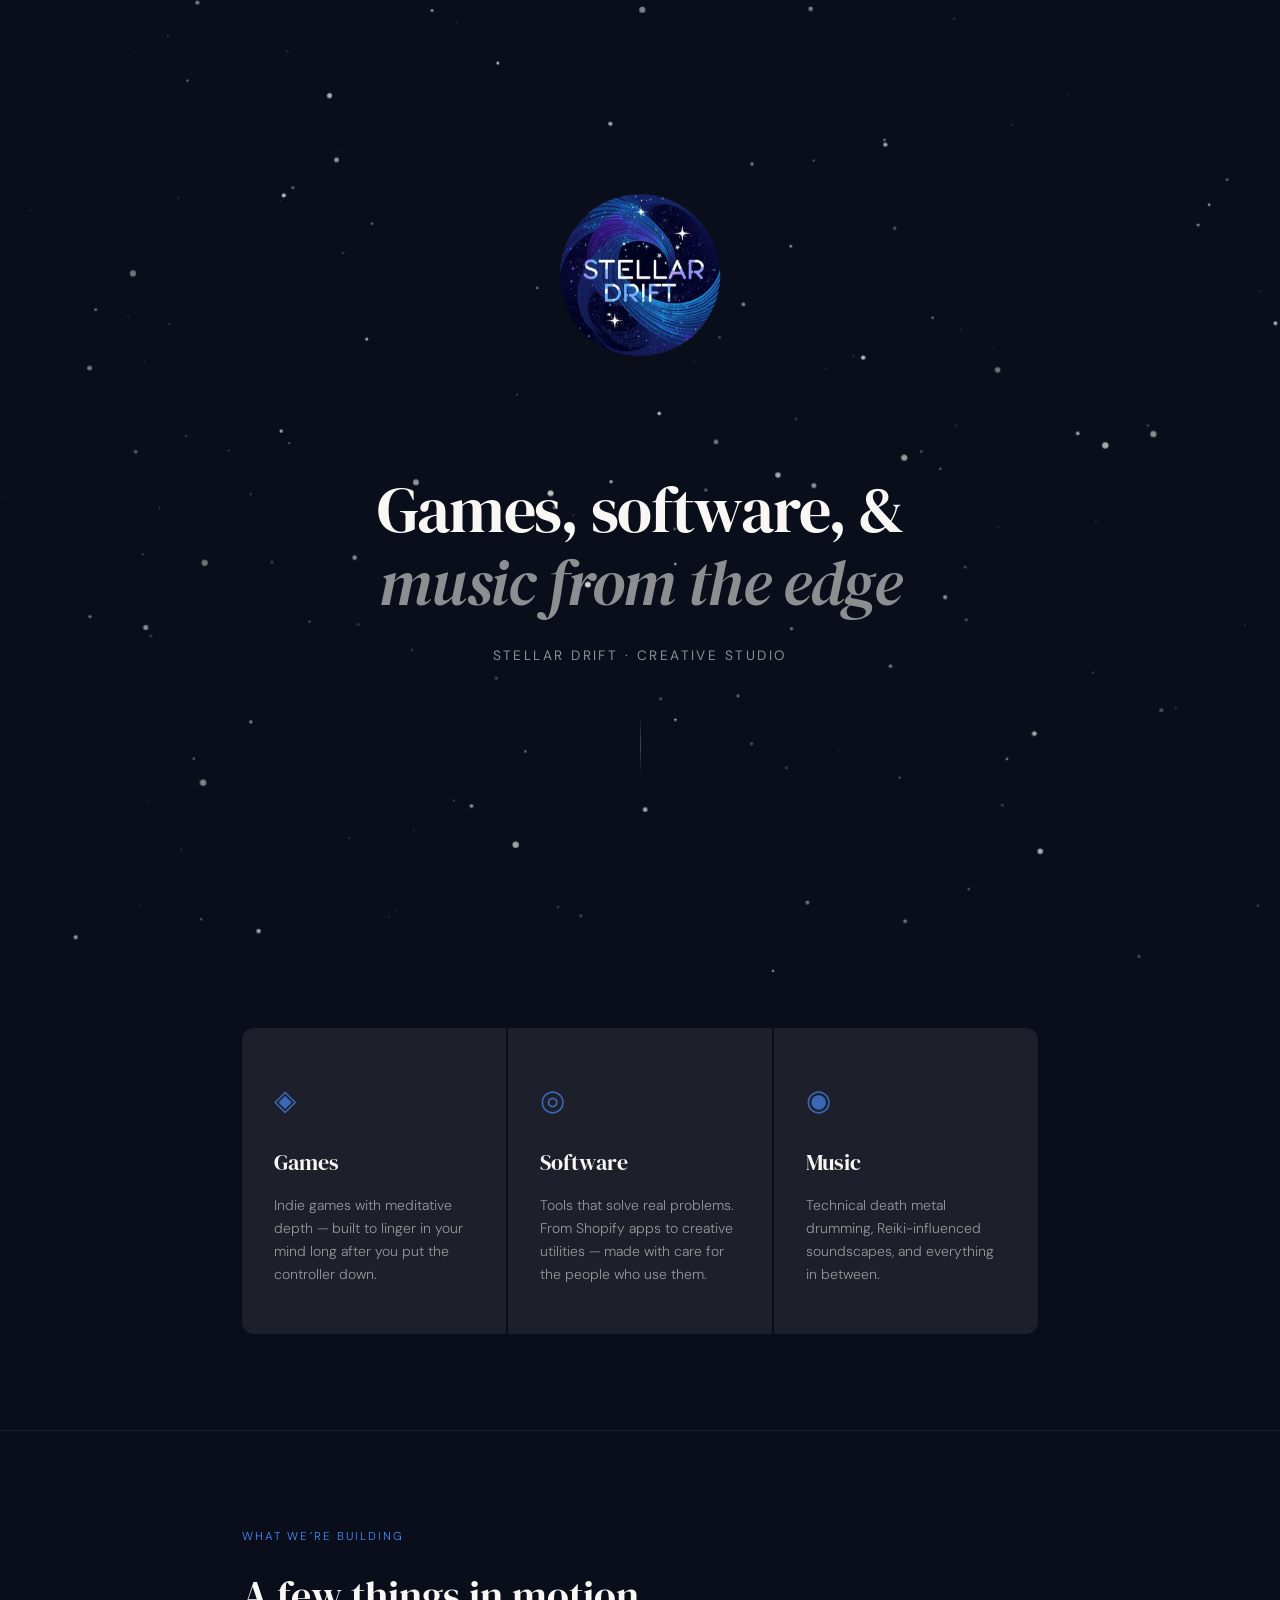
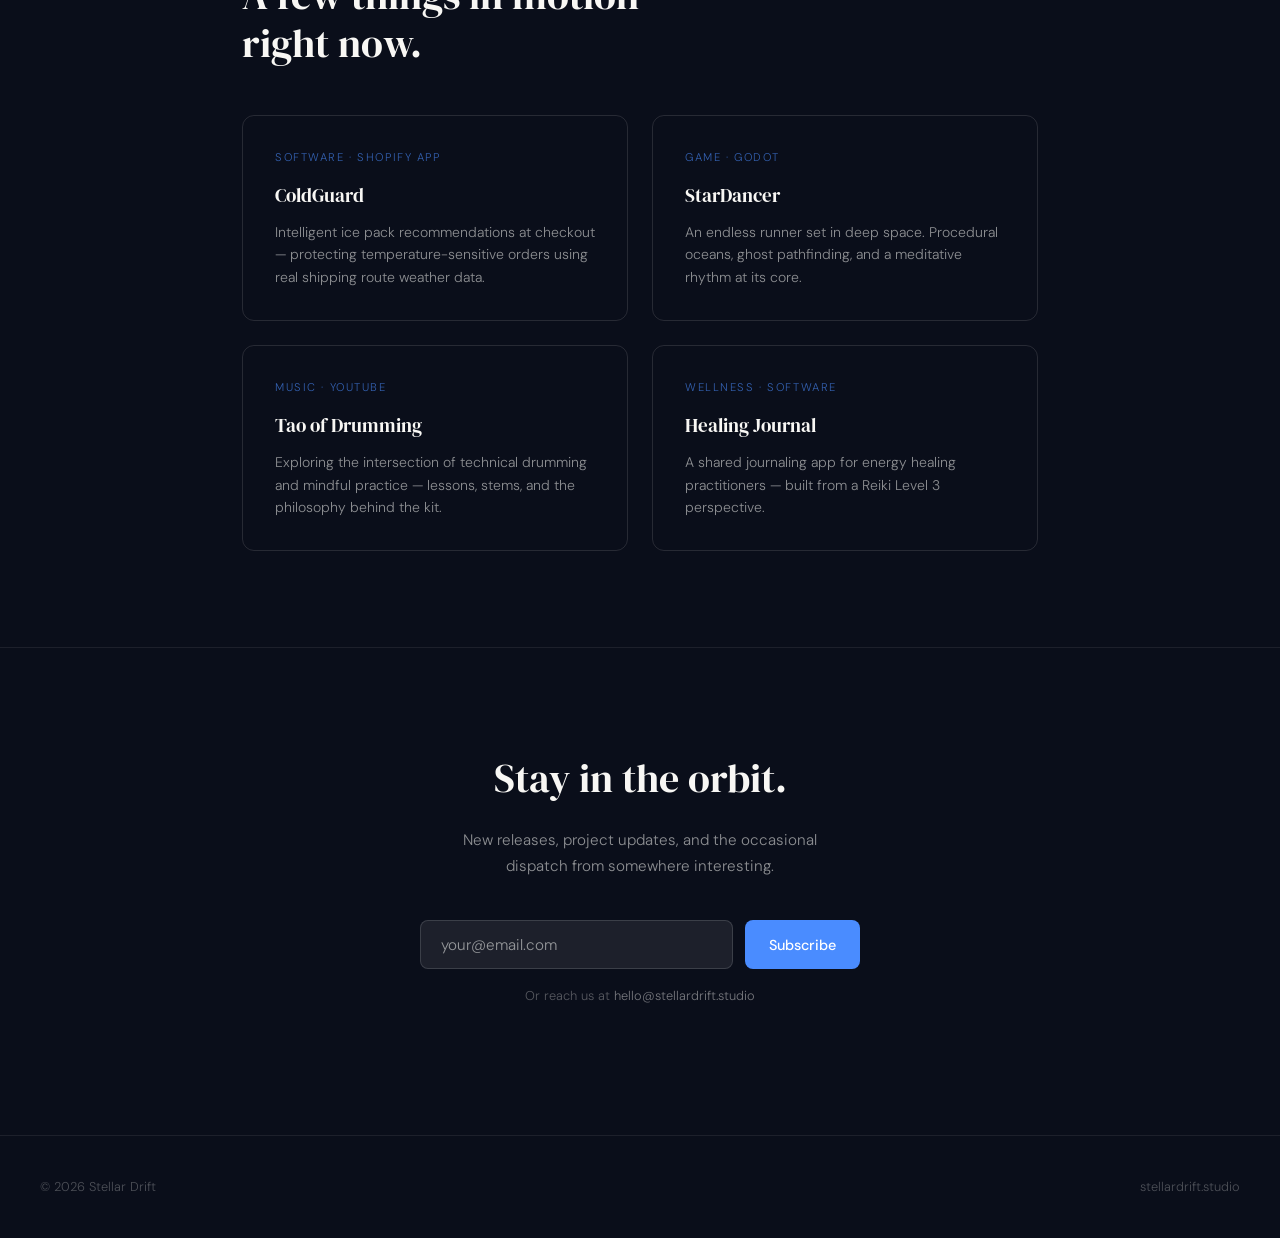
==== index.html @ 3eb31e83 "init commit" ====
<!DOCTYPE html>
<html lang="en">
<head>
<meta charset="UTF-8">
<meta name="viewport" content="width=device-width, initial-scale=1.0">
<title>Stellar Drift — Creative Studio</title>
<link rel="preconnect" href="https://fonts.googleapis.com">
<link rel="preconnect" href="https://fonts.gstatic.com" crossorigin>
<link href="https://fonts.googleapis.com/css2?family=DM+Serif+Display:ital@0;1&family=DM+Sans:opsz,wght@9..40,300;9..40,400;9..40,500&display=swap" rel="stylesheet">
<style>
:root {
  --navy: #0a0e1a;
  --white: #f8f7f4;
  --white-dim: rgba(248,247,244,0.55);
  --white-ghost: rgba(248,247,244,0.08);
  --white-ghost2: rgba(248,247,244,0.12);
  --accent: #4a8cff;
}
* { margin: 0; padding: 0; box-sizing: border-box; }
html { scroll-behavior: smooth; }
body {
  background: var(--navy);
  color: var(--white);
  font-family: "DM Sans", sans-serif;
  font-weight: 300;
  line-height: 1.7;
  overflow-x: hidden;
}
#star-wrap {
  position: fixed;
  top: 0; left: 0;
  width: 100%; height: 100%;
  perspective: 900px;
  perspective-origin: 50% 50%;
}
#stars {
  position: absolute;
  top: -8%; left: -8%;
  width: 116%; height: 116%;
  will-change: transform;
  transform-origin: 50% 50%;
}
.container {
  max-width: 860px;
  margin: 0 auto;
  padding: 0 2rem;
  position: relative;
  z-index: 1;
}
.hero {
  min-height: 100vh;
  display: flex;
  flex-direction: column;
  align-items: center;
  justify-content: center;
  text-align: center;
  padding: 4rem 2rem;
  position: relative;
  z-index: 1;
}
.logo-wrap {
  width: 300px;
  height: 300px;
  margin-bottom: 3rem;
  opacity: 0;
  animation: fadeUp 1s ease 0.2s forwards;
}
.logo-wrap img { width: 100%; height: 100%; object-fit: contain; }
.hero-tagline {
  font-family: "DM Serif Display", serif;
  font-size: clamp(2.4rem, 6vw, 4rem);
  font-weight: 400;
  line-height: 1.15;
  letter-spacing: -0.02em;
  max-width: 640px;
  opacity: 0;
  animation: fadeUp 1s ease 0.5s forwards;
}
.hero-tagline em { font-style: italic; color: var(--white-dim); }
.hero-sub {
  margin-top: 1.5rem;
  font-size: 0.85rem;
  color: var(--white-dim);
  letter-spacing: 0.18em;
  text-transform: uppercase;
  font-weight: 400;
  opacity: 0;
  animation: fadeUp 1s ease 0.8s forwards;
}
.hero-divider {
  width: 1px;
  height: 60px;
  background: linear-gradient(to bottom, transparent, rgba(248,247,244,0.25), transparent);
  margin: 3rem auto 0;
  opacity: 0;
  animation: fadeUp 1s ease 1.1s forwards;
}
.disciplines { padding: 8rem 0 6rem; position: relative; z-index: 1; }
.disciplines-grid { display: grid; grid-template-columns: repeat(3, 1fr); gap: 2px; }
.discipline {
  padding: 3rem 2rem;
  background: var(--white-ghost);
  transition: background 0.3s ease;
}
.discipline:first-child { border-radius: 12px 0 0 12px; }
.discipline:last-child  { border-radius: 0 12px 12px 0; }
.discipline:hover { background: var(--white-ghost2); }
.discipline-glyph {
  font-size: 1.8rem;
  margin-bottom: 1.25rem;
  color: var(--accent);
  opacity: 0.65;
}
.discipline-name {
  font-family: "DM Serif Display", serif;
  font-size: 1.35rem;
  font-weight: 400;
  margin-bottom: 0.75rem;
}
.discipline-desc { font-size: 0.875rem; color: var(--white-dim); line-height: 1.65; }
.building { padding: 6rem 0; border-top: 1px solid var(--white-ghost); position: relative; z-index: 1; }
.section-label {
  font-size: 0.72rem;
  letter-spacing: 0.18em;
  text-transform: uppercase;
  color: var(--accent);
  opacity: 0.75;
  margin-bottom: 1.5rem;
}
.building-heading {
  font-family: "DM Serif Display", serif;
  font-size: clamp(1.8rem, 4vw, 2.5rem);
  font-weight: 400;
  line-height: 1.2;
  margin-bottom: 3rem;
  max-width: 480px;
}
.projects { display: grid; grid-template-columns: repeat(2, 1fr); gap: 1.5rem; }
.project-card {
  padding: 2rem;
  border: 1px solid var(--white-ghost2);
  border-radius: 12px;
  transition: border-color 0.3s ease, background 0.3s ease;
}
.project-card:hover {
  border-color: rgba(248,247,244,0.22);
  background: var(--white-ghost);
}
.project-tag {
  font-size: 0.7rem;
  letter-spacing: 0.14em;
  text-transform: uppercase;
  color: var(--accent);
  opacity: 0.65;
  margin-bottom: 0.75rem;
}
.project-name {
  font-family: "DM Serif Display", serif;
  font-size: 1.2rem;
  font-weight: 400;
  margin-bottom: 0.6rem;
}
.project-desc { font-size: 0.875rem; color: var(--white-dim); line-height: 1.6; }
.contact {
  padding: 6rem 0 8rem;
  border-top: 1px solid var(--white-ghost);
  text-align: center;
  position: relative;
  z-index: 1;
}
.contact-heading {
  font-family: "DM Serif Display", serif;
  font-size: clamp(1.8rem, 4vw, 2.5rem);
  font-weight: 400;
  margin-bottom: 1rem;
}
.contact-sub { font-size: 0.95rem; color: var(--white-dim); margin-bottom: 2.5rem; max-width: 400px; margin-left: auto; margin-right: auto; }
.contact-form { display: flex; gap: 0.75rem; max-width: 440px; margin: 0 auto 1rem; }
.contact-form input {
  flex: 1;
  padding: 0.85rem 1.25rem;
  background: var(--white-ghost);
  border: 1px solid rgba(248,247,244,0.14);
  border-radius: 8px;
  color: var(--white);
  font-family: "DM Sans", sans-serif;
  font-size: 0.95rem;
  font-weight: 300;
  outline: none;
  transition: border-color 0.25s, background 0.25s;
}
.contact-form input::placeholder { color: var(--white-dim); }
.contact-form input:focus { border-color: rgba(74,140,255,0.45); background: rgba(74,140,255,0.05); }
.contact-form button {
  padding: 0.85rem 1.5rem;
  background: var(--accent);
  color: #fff;
  border: none;
  border-radius: 8px;
  font-family: "DM Sans", sans-serif;
  font-size: 0.9rem;
  font-weight: 500;
  cursor: pointer;
  transition: opacity 0.2s, transform 0.15s;
  white-space: nowrap;
}
.contact-form button:hover  { opacity: 0.85; }
.contact-form button:active { transform: scale(0.98); }
.contact-note { font-size: 0.8rem; color: rgba(248,247,244,0.32); }
.contact-note a { color: rgba(248,247,244,0.45); text-decoration: none; transition: color 0.2s; }
.contact-note a:hover { color: var(--white-dim); }
.success-msg { display: none; margin-top: 1.25rem; font-size: 0.95rem; color: var(--white-dim); }
footer {
  padding: 2.5rem;
  border-top: 1px solid var(--white-ghost);
  display: flex;
  justify-content: space-between;
  align-items: center;
  font-size: 0.8rem;
  color: rgba(248,247,244,0.28);
  position: relative;
  z-index: 1;
}
footer a { color: rgba(248,247,244,0.38); text-decoration: none; transition: color 0.2s; }
footer a:hover { color: var(--white-dim); }
@keyframes fadeUp {
  from { opacity: 0; transform: translateY(20px); }
  to   { opacity: 1; transform: translateY(0); }
}
.fade-in { opacity: 0; transform: translateY(16px); transition: opacity 0.7s ease, transform 0.7s ease; }
.fade-in.visible { opacity: 1; transform: translateY(0); }
@media (max-width: 640px) {
  .disciplines-grid { grid-template-columns: 1fr; }
  .discipline:first-child { border-radius: 12px 12px 0 0; }
  .discipline:last-child  { border-radius: 0 0 12px 12px; }
  .projects { grid-template-columns: 1fr; }
  .contact-form { flex-direction: column; }
  footer { flex-direction: column; gap: 0.75rem; text-align: center; }
}
</style>
</head>
<body>
<div id="star-wrap">
  <canvas id="stars"></canvas>
</div>

<section class="hero">
  <div class="logo-wrap">
    <img src="./media/stellar_drift_logo_no-bg.png" alt="Stellar Drift Logo" class="logo">
  </div>
  <h1 class="hero-tagline">
    Games, software, &amp;<br>
    <em>music from the edge</em>
  </h1>
  <p class="hero-sub">Stellar Drift &middot; Creative Studio</p>
  <div class="hero-divider"></div>
</section>

<section class="disciplines">
  <div class="container">
    <div class="disciplines-grid">
      <div class="discipline fade-in">
        <div class="discipline-glyph">&#9672;</div>
        <h2 class="discipline-name">Games</h2>
        <p class="discipline-desc">Indie games with meditative depth &mdash; built to linger in your mind long after you put the controller down.</p>
      </div>
      <div class="discipline fade-in">
        <div class="discipline-glyph">&#9678;</div>
        <h2 class="discipline-name">Software</h2>
        <p class="discipline-desc">Tools that solve real problems. From Shopify apps to creative utilities &mdash; made with care for the people who use them.</p>
      </div>
      <div class="discipline fade-in">
        <div class="discipline-glyph">&#9673;</div>
        <h2 class="discipline-name">Music</h2>
        <p class="discipline-desc">Technical death metal drumming, Reiki-influenced soundscapes, and everything in between.</p>
      </div>
    </div>
  </div>
</section>

<section class="building">
  <div class="container">
    <p class="section-label fade-in">What we&rsquo;re building</p>
    <h2 class="building-heading fade-in">A few things in motion right now.</h2>
    <div class="projects">
      <div class="project-card fade-in">
        <p class="project-tag">Software &middot; Shopify App</p>
        <h3 class="project-name">ColdGuard</h3>
        <p class="project-desc">Intelligent ice pack recommendations at checkout &mdash; protecting temperature-sensitive orders using real shipping route weather data.</p>
      </div>
      <div class="project-card fade-in">
        <p class="project-tag">Game &middot; Godot</p>
        <h3 class="project-name">StarDancer</h3>
        <p class="project-desc">An endless runner set in deep space. Procedural oceans, ghost pathfinding, and a meditative rhythm at its core.</p>
      </div>
      <div class="project-card fade-in">
        <p class="project-tag">Music &middot; YouTube</p>
        <h3 class="project-name">Tao of Drumming</h3>
        <p class="project-desc">Exploring the intersection of technical drumming and mindful practice &mdash; lessons, stems, and the philosophy behind the kit.</p>
      </div>
      <div class="project-card fade-in">
        <p class="project-tag">Wellness &middot; Software</p>
        <h3 class="project-name">Healing Journal</h3>
        <p class="project-desc">A shared journaling app for energy healing practitioners &mdash; built from a Reiki Level 3 perspective.</p>
      </div>
    </div>
  </div>
</section>

<section class="contact">
  <div class="container">
    <h2 class="contact-heading fade-in">Stay in the orbit.</h2>
    <p class="contact-sub fade-in">New releases, project updates, and the occasional dispatch from somewhere interesting.</p>
    <div class="contact-form fade-in">
      <input type="email" id="email-input" placeholder="your@email.com" aria-label="Email address">
      <button onclick="handleSignup()">Subscribe</button>
    </div>
    <p class="contact-note fade-in">Or reach us at <a href="mailto:hello@stellardrift.studio">hello@stellardrift.studio</a></p>
    <p class="success-msg" id="success-msg">&#10022; You&rsquo;re in. We&rsquo;ll be in touch.</p>
  </div>
</section>

<footer>
  <span>&copy; 2026 Stellar Drift</span>
  <span>stellardrift.studio</span>
</footer>

<script>
(function() {
  var canvas = document.getElementById("stars");
  var ctx = canvas.getContext("2d");
  var layerA = [], layerB = [];
  var scrollY = 0, targetScroll = 0;
  var mouseX = 0, mouseY = 0, targetMX = 0, targetMY = 0;
  var W, H, frame = 0;

  function resize() {
    W = canvas.width = window.innerWidth;
    H = canvas.height = window.innerHeight;
    build();
  }

  function build() {
    layerA = []; layerB = [];
    var total = Math.floor((W * H) / 5500);

    for (var i = 0; i < Math.floor(total * 0.65); i++) {
      layerA.push({ baseX: Math.random() * W, baseY: Math.random() * H,
        r: Math.random() * 1.1 + 0.3, a: Math.random() * 0.35 + 0.1,
        speed: Math.random() * 0.003 + 0.001, phase: Math.random() * Math.PI * 2,
        scrollP: 0.1, mouseP: 0.018 });
    }
    for (var i = 0; i < Math.floor(total * 0.35); i++) {
      layerB.push({ baseX: Math.random() * W, baseY: Math.random() * H,
        r: Math.random() * 1.8 + 1.0, a: Math.random() * 0.45 + 0.35,
        speed: Math.random() * 0.004 + 0.002, phase: Math.random() * Math.PI * 2,
        scrollP: 0.28, mouseP: 0.045 });
    }
  }

  function drawLayer(stars) {
    for (var i = 0; i < stars.length; i++) {
      var s = stars[i];
      var scrollDrift = (scrollY * s.scrollP) % H;
      var y = ((s.baseY - scrollDrift) % H + H) % H;
      var x = ((s.baseX - mouseX * s.mouseP) % W + W) % W;
      var pulse = s.a + Math.sin(frame * s.speed + s.phase) * 0.07;
      ctx.beginPath();
      ctx.arc(x, y, s.r, 0, Math.PI * 2);
      ctx.fillStyle = "rgba(248,247,244," + Math.min(1, pulse) + ")";
      ctx.fill();
    }
  }

  function draw() {
    scrollY += (targetScroll - scrollY) * 0.07;
    mouseX += (targetMX - mouseX) * 0.06;
    mouseY += (targetMY - mouseY) * 0.06;
    var maxTiltX = 65;
    var maxTiltY = 65;
    var nx = mouseX / (window.innerHeight / 2);
    var ny = mouseY / (window.innerHeight / 2 );
    var tiltX = 0, tiltY = 0;
    tiltX += (-ny * maxTiltX - tiltX) * 0.06;
    tiltY += (nx * maxTiltY - tiltY) * 0.06;
    canvas.style.transform = "rotateX(" + tiltX + "deg) rotateY(" + tiltY + "deg)";
    frame++;
    ctx.clearRect(0, 0, W, H);
    drawLayer(layerA);
    drawLayer(layerB);
    requestAnimationFrame(draw);
  }

  window.addEventListener("scroll", function() {
    targetScroll = window.scrollY;
  }, { passive: true });

  window.addEventListener("mousemove", function(e) {
    targetMX = e.clientX - W / 2;
    targetMY = e.clientY - H / 2;
  });

  window.addEventListener("resize", resize);
  resize();
  draw();
})();

var observer = new IntersectionObserver(function(entries) {
  entries.forEach(function(e) {
    if (e.isIntersecting) {
      e.target.classList.add("visible");
      observer.unobserve(e.target);
    }
  });
}, { threshold: 0.1 });
document.querySelectorAll(".fade-in").forEach(function(el) { observer.observe(el); });

function handleSignup() {
  var email = document.getElementById("email-input").value.trim();
  if (!email || !email.includes("@")) {
    document.getElementById("email-input").focus();
    return;
  }
  document.querySelector(".contact-form").style.display = "none";
  document.querySelector(".contact-note").style.display = "none";
  document.getElementById("success-msg").style.display = "block";
}
</script>
</body>
</html>
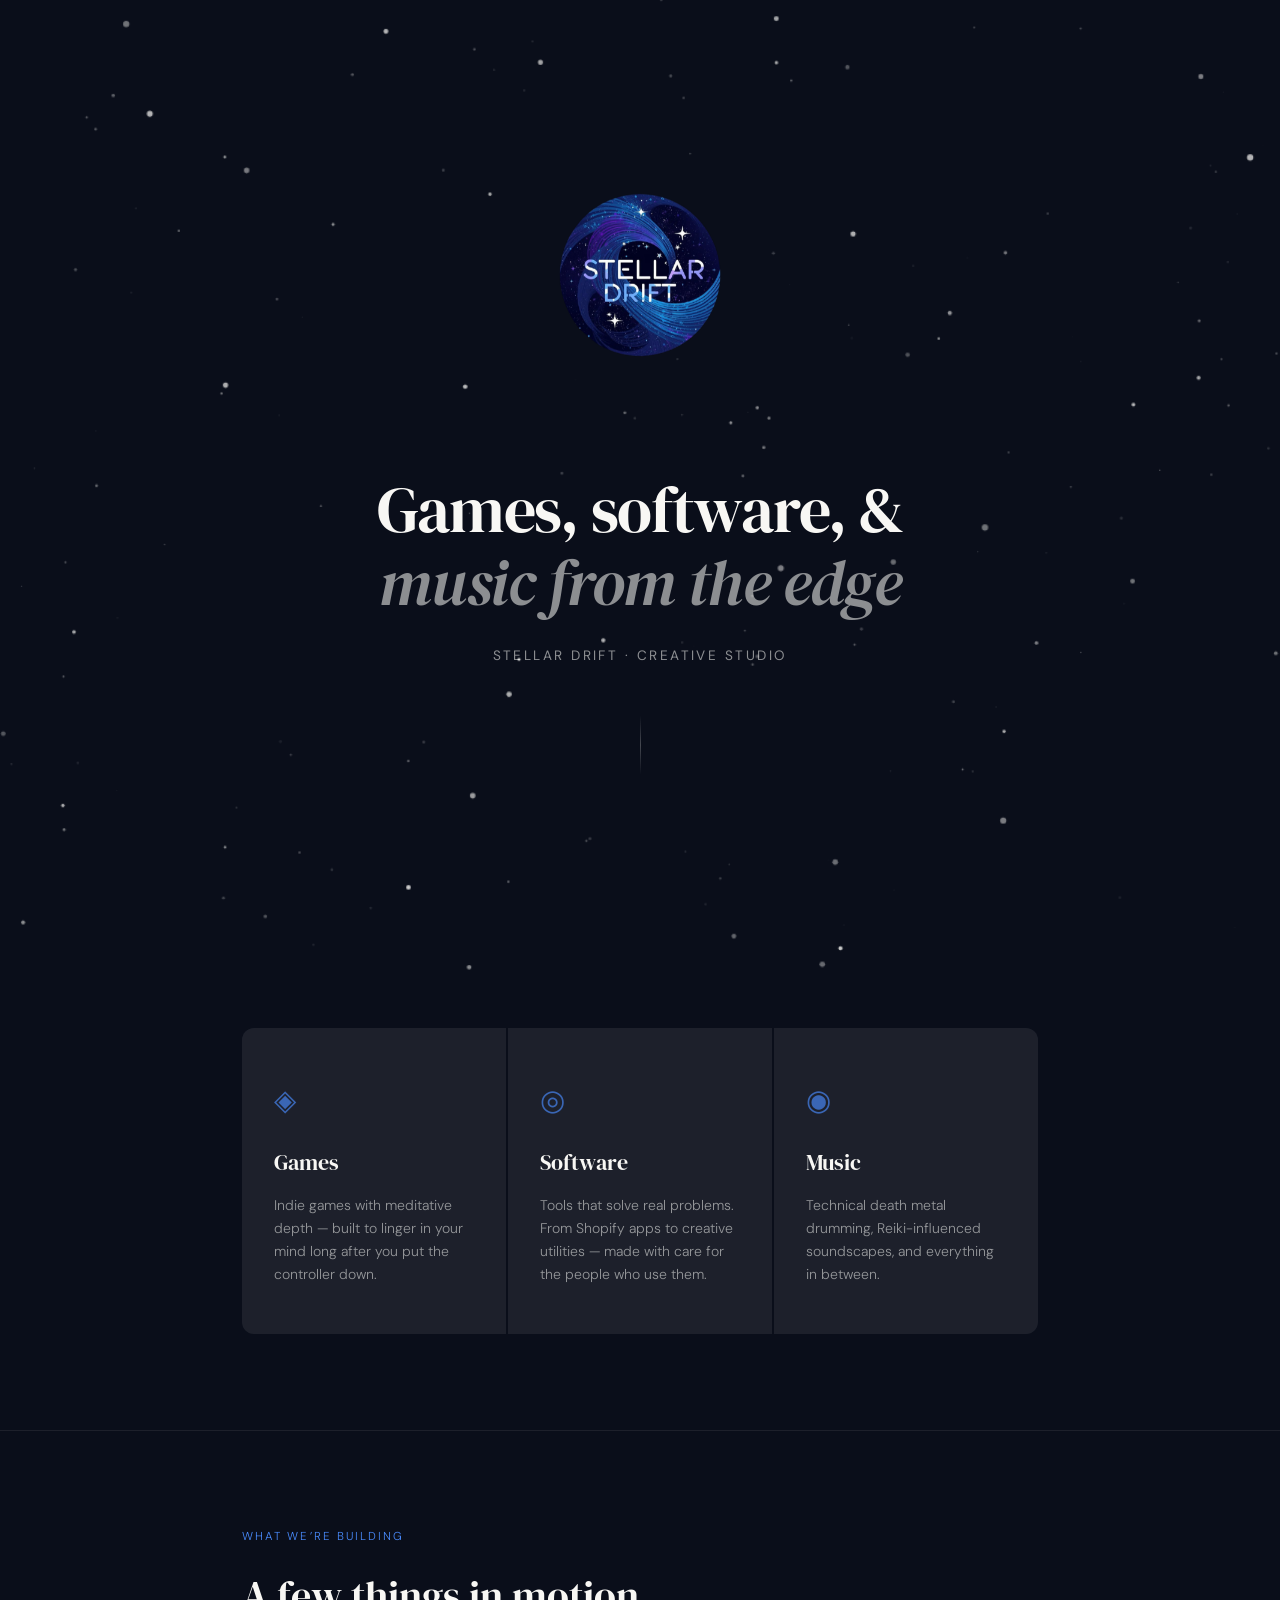
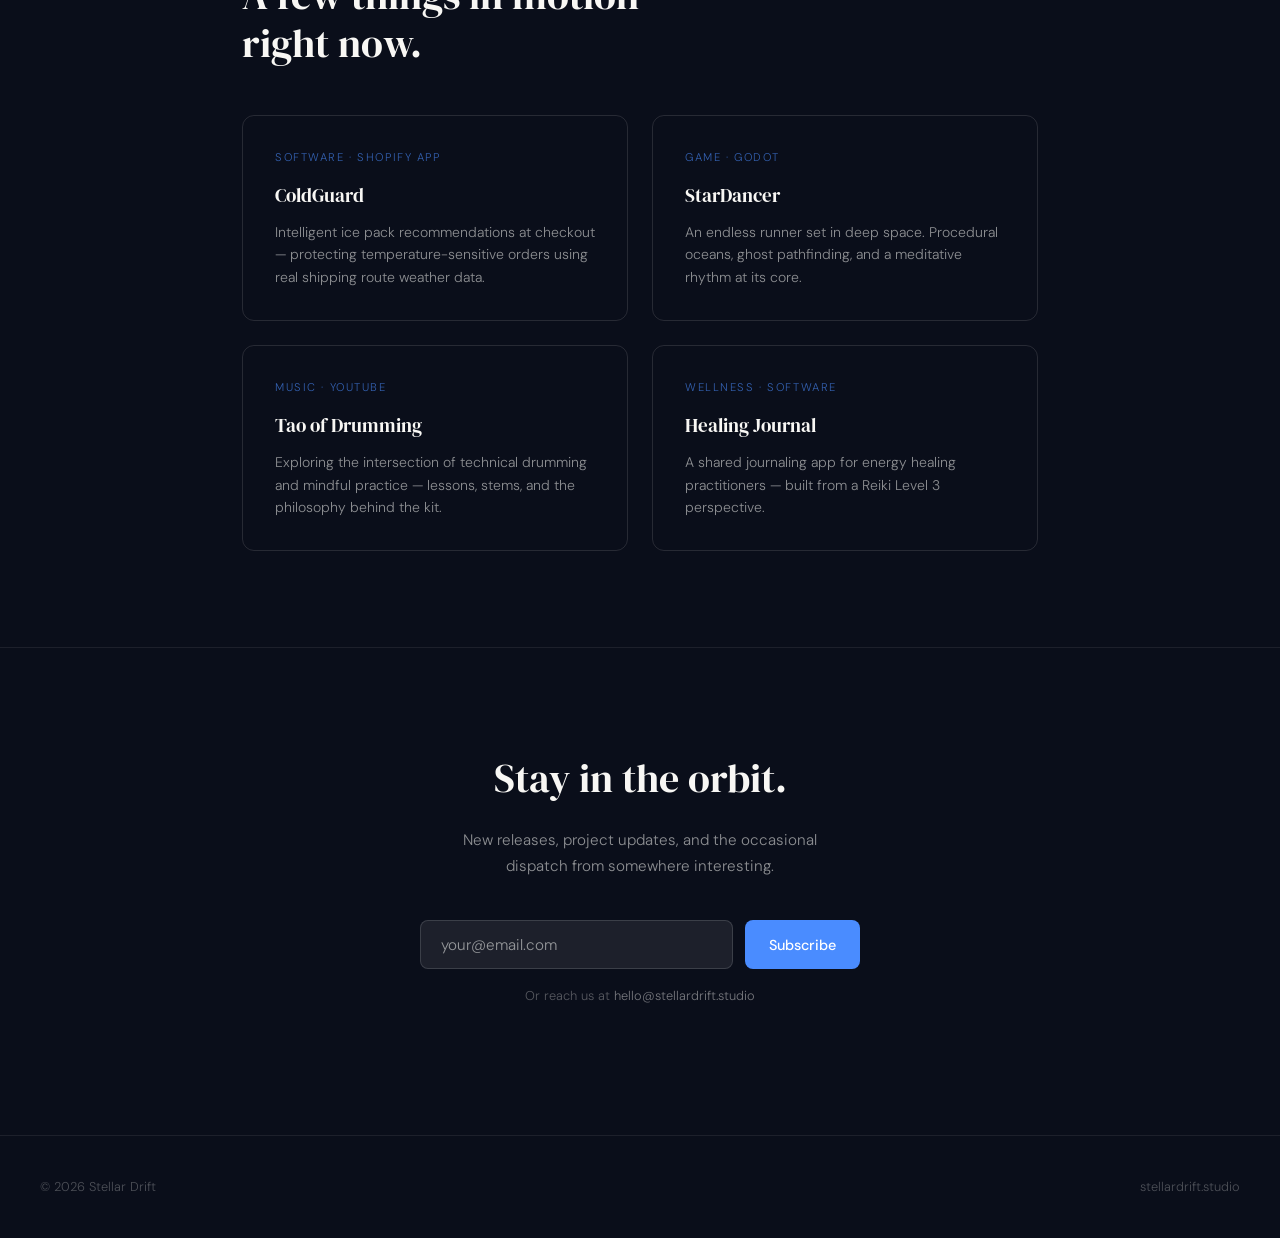
==== commit 0e92fe84: "add favicon and smaller logo version" ====
--- a/index.html
+++ b/index.html
@@ -7,6 +7,7 @@
 <link rel="preconnect" href="https://fonts.googleapis.com">
 <link rel="preconnect" href="https://fonts.gstatic.com" crossorigin>
 <link href="https://fonts.googleapis.com/css2?family=DM+Serif+Display:ital@0;1&family=DM+Sans:opsz,wght@9..40,300;9..40,400;9..40,500&display=swap" rel="stylesheet">
+<link rel="icon" type="image/x-icon" href="./media/stellar_drift_logo_no-bg.ico"> 
 <style>
 :root {
   --navy: #0a0e1a;
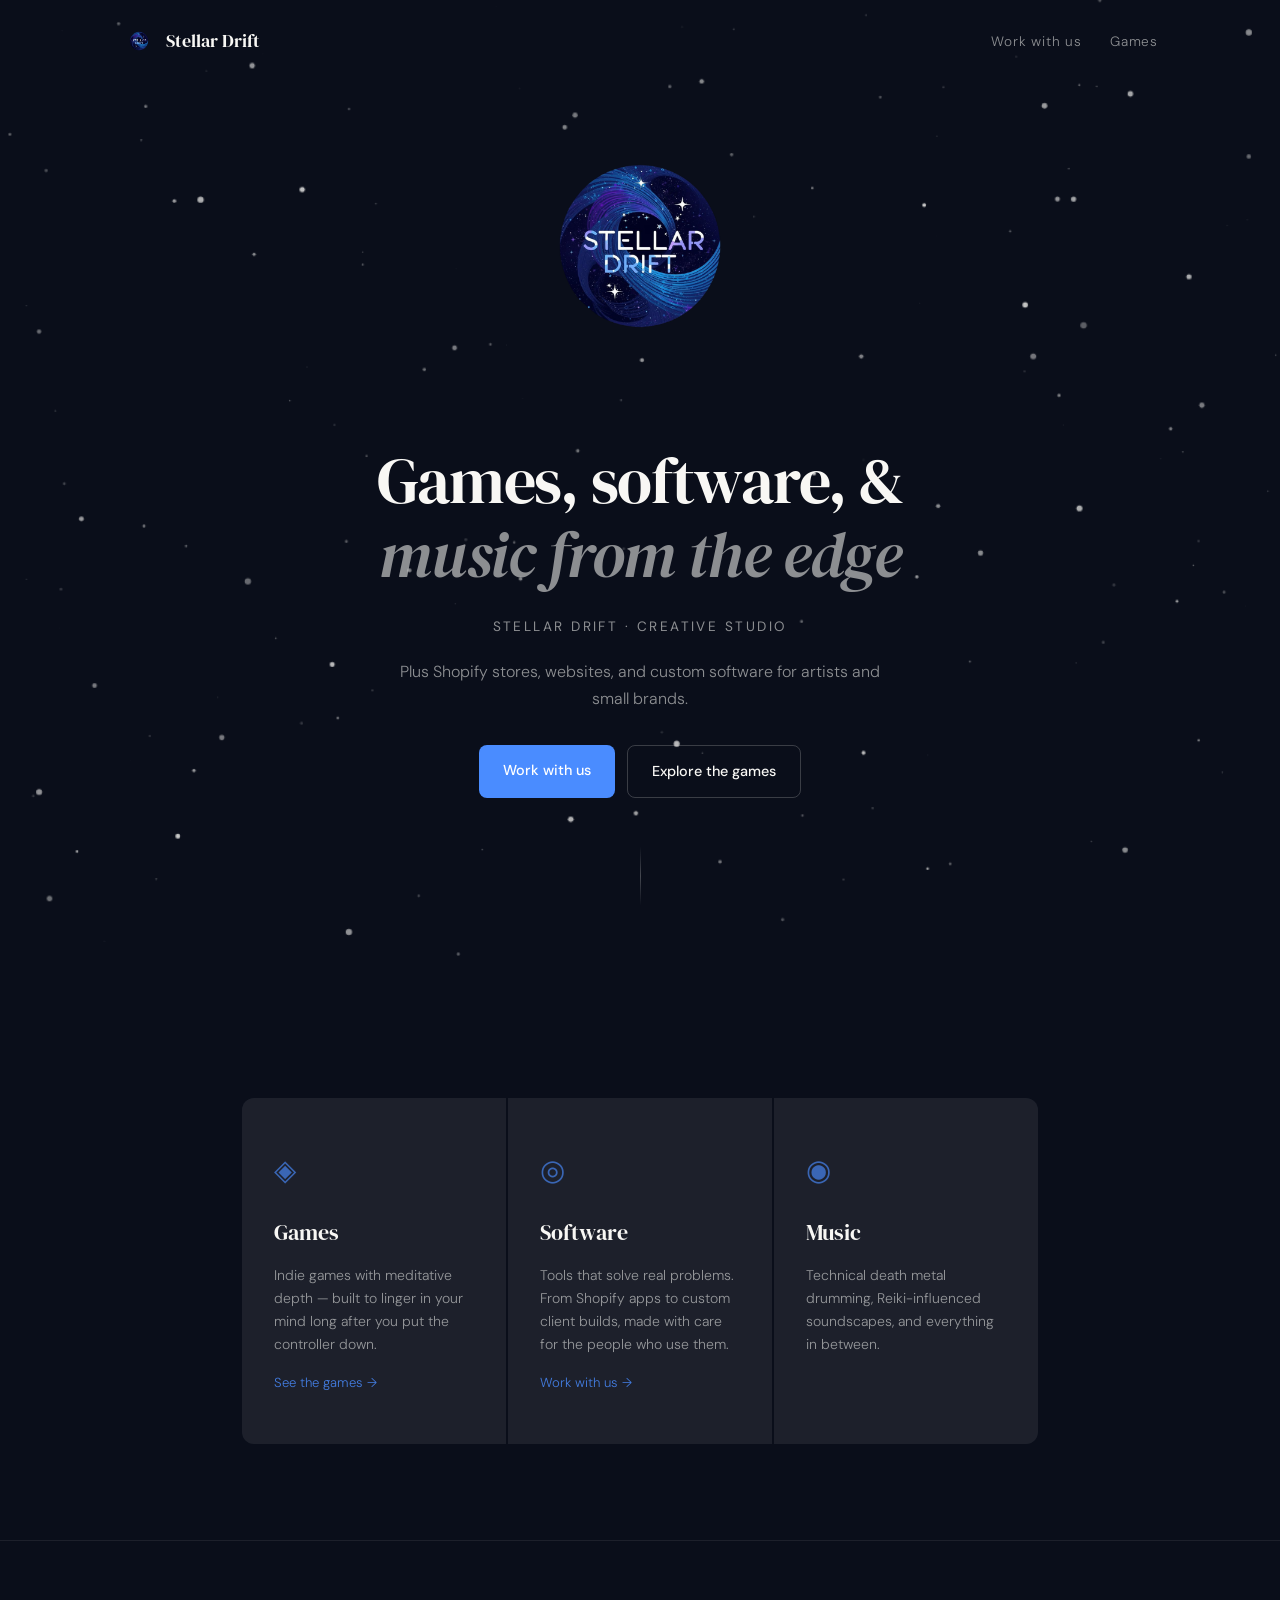
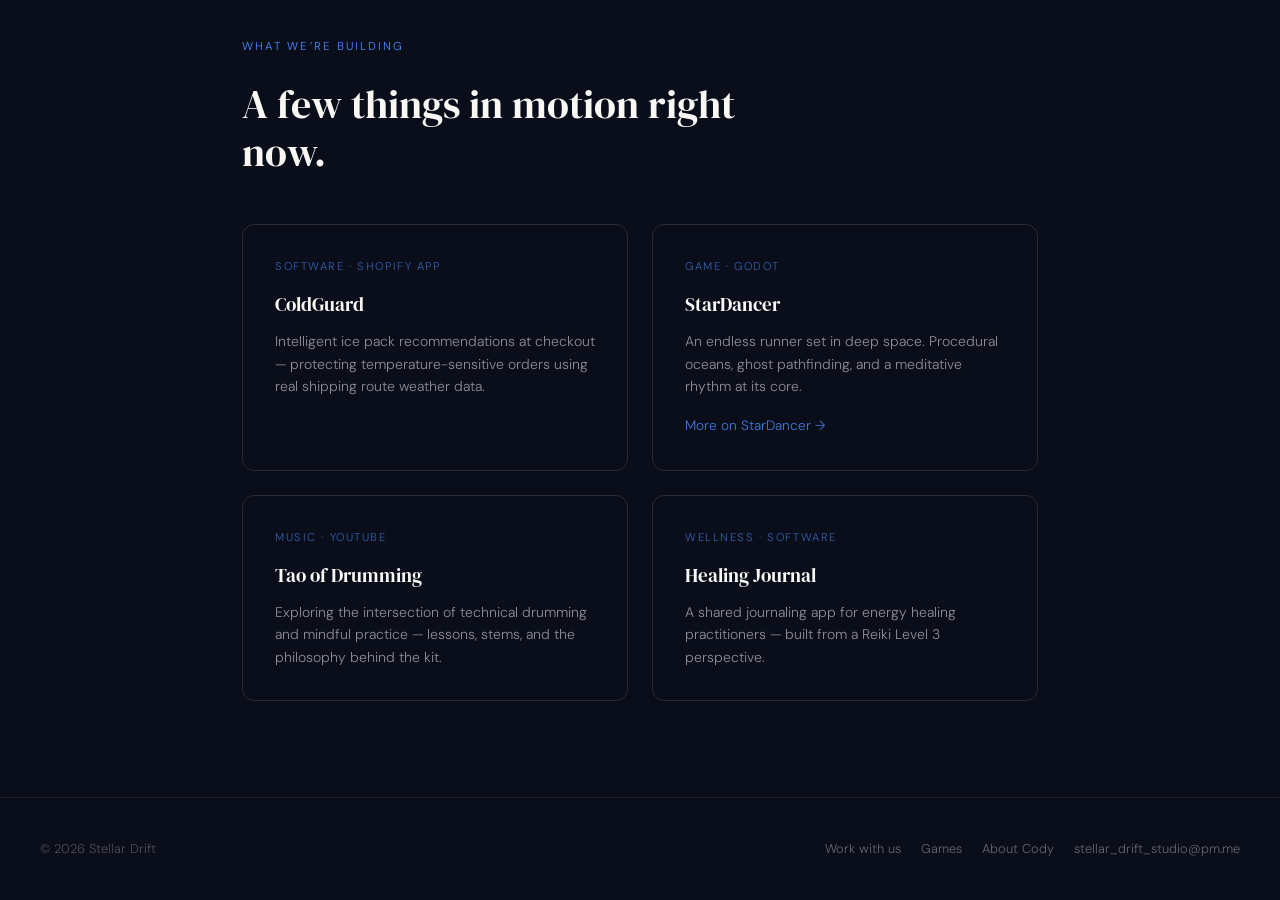
==== commit c05bec75: "SEO basics, contact form a wording updates" ====
--- a/index.html
+++ b/index.html
@@ -3,429 +3,147 @@
 <head>
 <meta charset="UTF-8">
 <meta name="viewport" content="width=device-width, initial-scale=1.0">
-<title>Stellar Drift — Creative Studio</title>
+<title>Stellar Drift | Games, Software &amp; Music</title>
+<meta name="description" content="Stellar Drift is a creative studio making indie games, software, and music, plus Shopify stores and websites for artists and small brands.">
+<link rel="canonical" href="https://stellardrift.studio/">
+<meta name="theme-color" content="#0a0e1a">
+
+<meta property="og:type" content="website">
+<meta property="og:site_name" content="Stellar Drift">
+<meta property="og:url" content="https://stellardrift.studio/">
+<meta property="og:title" content="Stellar Drift | Games, Software &amp; Music">
+<meta property="og:description" content="A creative studio making indie games, software, and music, plus Shopify stores and websites for artists and small brands.">
+<meta property="og:image" content="https://stellardrift.studio/media/og-image.png">
+<meta property="og:image:width" content="1200">
+<meta property="og:image:height" content="630">
+<meta property="og:image:alt" content="Stellar Drift: games, software and music from the edge.">
+<meta name="twitter:card" content="summary_large_image">
+<meta name="twitter:image" content="https://stellardrift.studio/media/og-image.png">
+
+<script type="application/ld+json">
+{
+  "@context": "https://schema.org",
+  "@graph": [
+    {
+      "@type": "Organization",
+      "@id": "https://stellardrift.studio/#org",
+      "name": "Stellar Drift",
+      "url": "https://stellardrift.studio/",
+      "logo": "https://stellardrift.studio/media/stellar_drift_logo_no-bg.png",
+      "email": "stellar_drift_studio@pm.me",
+      "founder": { "@type": "Person", "name": "Cody Reeves" }
+    },
+    {
+      "@type": "WebSite",
+      "@id": "https://stellardrift.studio/#website",
+      "name": "Stellar Drift",
+      "url": "https://stellardrift.studio/",
+      "publisher": { "@id": "https://stellardrift.studio/#org" }
+    }
+  ]
+}
+</script>
+
 <link rel="preconnect" href="https://fonts.googleapis.com">
 <link rel="preconnect" href="https://fonts.gstatic.com" crossorigin>
 <link href="https://fonts.googleapis.com/css2?family=DM+Serif+Display:ital@0;1&family=DM+Sans:opsz,wght@9..40,300;9..40,400;9..40,500&display=swap" rel="stylesheet">
-<link rel="icon" type="image/x-icon" href="./media/stellar_drift_logo_no-bg.ico"> 
-<style>
-:root {
-  --navy: #0a0e1a;
-  --white: #f8f7f4;
-  --white-dim: rgba(248,247,244,0.55);
-  --white-ghost: rgba(248,247,244,0.08);
-  --white-ghost2: rgba(248,247,244,0.12);
-  --accent: #4a8cff;
-}
-* { margin: 0; padding: 0; box-sizing: border-box; }
-html { scroll-behavior: smooth; }
-body {
-  background: var(--navy);
-  color: var(--white);
-  font-family: "DM Sans", sans-serif;
-  font-weight: 300;
-  line-height: 1.7;
-  overflow-x: hidden;
-}
-#star-wrap {
-  position: fixed;
-  top: 0; left: 0;
-  width: 100%; height: 100%;
-  perspective: 900px;
-  perspective-origin: 50% 50%;
-}
-#stars {
-  position: absolute;
-  top: -8%; left: -8%;
-  width: 116%; height: 116%;
-  will-change: transform;
-  transform-origin: 50% 50%;
-}
-.container {
-  max-width: 860px;
-  margin: 0 auto;
-  padding: 0 2rem;
-  position: relative;
-  z-index: 1;
-}
-.hero {
-  min-height: 100vh;
-  display: flex;
-  flex-direction: column;
-  align-items: center;
-  justify-content: center;
-  text-align: center;
-  padding: 4rem 2rem;
-  position: relative;
-  z-index: 1;
-}
-.logo-wrap {
-  width: 300px;
-  height: 300px;
-  margin-bottom: 3rem;
-  opacity: 0;
-  animation: fadeUp 1s ease 0.2s forwards;
-}
-.logo-wrap img { width: 100%; height: 100%; object-fit: contain; }
-.hero-tagline {
-  font-family: "DM Serif Display", serif;
-  font-size: clamp(2.4rem, 6vw, 4rem);
-  font-weight: 400;
-  line-height: 1.15;
-  letter-spacing: -0.02em;
-  max-width: 640px;
-  opacity: 0;
-  animation: fadeUp 1s ease 0.5s forwards;
-}
-.hero-tagline em { font-style: italic; color: var(--white-dim); }
-.hero-sub {
-  margin-top: 1.5rem;
-  font-size: 0.85rem;
-  color: var(--white-dim);
-  letter-spacing: 0.18em;
-  text-transform: uppercase;
-  font-weight: 400;
-  opacity: 0;
-  animation: fadeUp 1s ease 0.8s forwards;
-}
-.hero-divider {
-  width: 1px;
-  height: 60px;
-  background: linear-gradient(to bottom, transparent, rgba(248,247,244,0.25), transparent);
-  margin: 3rem auto 0;
-  opacity: 0;
-  animation: fadeUp 1s ease 1.1s forwards;
-}
-.disciplines { padding: 8rem 0 6rem; position: relative; z-index: 1; }
-.disciplines-grid { display: grid; grid-template-columns: repeat(3, 1fr); gap: 2px; }
-.discipline {
-  padding: 3rem 2rem;
-  background: var(--white-ghost);
-  transition: background 0.3s ease;
-}
-.discipline:first-child { border-radius: 12px 0 0 12px; }
-.discipline:last-child  { border-radius: 0 12px 12px 0; }
-.discipline:hover { background: var(--white-ghost2); }
-.discipline-glyph {
-  font-size: 1.8rem;
-  margin-bottom: 1.25rem;
-  color: var(--accent);
-  opacity: 0.65;
-}
-.discipline-name {
-  font-family: "DM Serif Display", serif;
-  font-size: 1.35rem;
-  font-weight: 400;
-  margin-bottom: 0.75rem;
-}
-.discipline-desc { font-size: 0.875rem; color: var(--white-dim); line-height: 1.65; }
-.building { padding: 6rem 0; border-top: 1px solid var(--white-ghost); position: relative; z-index: 1; }
-.section-label {
-  font-size: 0.72rem;
-  letter-spacing: 0.18em;
-  text-transform: uppercase;
-  color: var(--accent);
-  opacity: 0.75;
-  margin-bottom: 1.5rem;
-}
-.building-heading {
-  font-family: "DM Serif Display", serif;
-  font-size: clamp(1.8rem, 4vw, 2.5rem);
-  font-weight: 400;
-  line-height: 1.2;
-  margin-bottom: 3rem;
-  max-width: 480px;
-}
-.projects { display: grid; grid-template-columns: repeat(2, 1fr); gap: 1.5rem; }
-.project-card {
-  padding: 2rem;
-  border: 1px solid var(--white-ghost2);
-  border-radius: 12px;
-  transition: border-color 0.3s ease, background 0.3s ease;
-}
-.project-card:hover {
-  border-color: rgba(248,247,244,0.22);
-  background: var(--white-ghost);
-}
-.project-tag {
-  font-size: 0.7rem;
-  letter-spacing: 0.14em;
-  text-transform: uppercase;
-  color: var(--accent);
-  opacity: 0.65;
-  margin-bottom: 0.75rem;
-}
-.project-name {
-  font-family: "DM Serif Display", serif;
-  font-size: 1.2rem;
-  font-weight: 400;
-  margin-bottom: 0.6rem;
-}
-.project-desc { font-size: 0.875rem; color: var(--white-dim); line-height: 1.6; }
-.contact {
-  padding: 6rem 0 8rem;
-  border-top: 1px solid var(--white-ghost);
-  text-align: center;
-  position: relative;
-  z-index: 1;
-}
-.contact-heading {
-  font-family: "DM Serif Display", serif;
-  font-size: clamp(1.8rem, 4vw, 2.5rem);
-  font-weight: 400;
-  margin-bottom: 1rem;
-}
-.contact-sub { font-size: 0.95rem; color: var(--white-dim); margin-bottom: 2.5rem; max-width: 400px; margin-left: auto; margin-right: auto; }
-.contact-form { display: flex; gap: 0.75rem; max-width: 440px; margin: 0 auto 1rem; }
-.contact-form input {
-  flex: 1;
-  padding: 0.85rem 1.25rem;
-  background: var(--white-ghost);
-  border: 1px solid rgba(248,247,244,0.14);
-  border-radius: 8px;
-  color: var(--white);
-  font-family: "DM Sans", sans-serif;
-  font-size: 0.95rem;
-  font-weight: 300;
-  outline: none;
-  transition: border-color 0.25s, background 0.25s;
-}
-.contact-form input::placeholder { color: var(--white-dim); }
-.contact-form input:focus { border-color: rgba(74,140,255,0.45); background: rgba(74,140,255,0.05); }
-.contact-form button {
-  padding: 0.85rem 1.5rem;
-  background: var(--accent);
-  color: #fff;
-  border: none;
-  border-radius: 8px;
-  font-family: "DM Sans", sans-serif;
-  font-size: 0.9rem;
-  font-weight: 500;
-  cursor: pointer;
-  transition: opacity 0.2s, transform 0.15s;
-  white-space: nowrap;
-}
-.contact-form button:hover  { opacity: 0.85; }
-.contact-form button:active { transform: scale(0.98); }
-.contact-note { font-size: 0.8rem; color: rgba(248,247,244,0.32); }
-.contact-note a { color: rgba(248,247,244,0.45); text-decoration: none; transition: color 0.2s; }
-.contact-note a:hover { color: var(--white-dim); }
-.success-msg { display: none; margin-top: 1.25rem; font-size: 0.95rem; color: var(--white-dim); }
-footer {
-  padding: 2.5rem;
-  border-top: 1px solid var(--white-ghost);
-  display: flex;
-  justify-content: space-between;
-  align-items: center;
-  font-size: 0.8rem;
-  color: rgba(248,247,244,0.28);
-  position: relative;
-  z-index: 1;
-}
-footer a { color: rgba(248,247,244,0.38); text-decoration: none; transition: color 0.2s; }
-footer a:hover { color: var(--white-dim); }
-@keyframes fadeUp {
-  from { opacity: 0; transform: translateY(20px); }
-  to   { opacity: 1; transform: translateY(0); }
-}
-.fade-in { opacity: 0; transform: translateY(16px); transition: opacity 0.7s ease, transform 0.7s ease; }
-.fade-in.visible { opacity: 1; transform: translateY(0); }
-@media (max-width: 640px) {
-  .disciplines-grid { grid-template-columns: 1fr; }
-  .discipline:first-child { border-radius: 12px 12px 0 0; }
-  .discipline:last-child  { border-radius: 0 0 12px 12px; }
-  .projects { grid-template-columns: 1fr; }
-  .contact-form { flex-direction: column; }
-  footer { flex-direction: column; gap: 0.75rem; text-align: center; }
-}
-</style>
+<link rel="icon" type="image/x-icon" href="/media/stellar_drift_logo_no-bg.ico">
+<link rel="stylesheet" href="/assets/site.css">
 </head>
 <body>
-<div id="star-wrap">
-  <canvas id="stars"></canvas>
-</div>
+<div id="star-wrap"><canvas id="stars"></canvas></div>
 
+<header class="site-nav">
+  <a class="nav-brand" href="/" aria-label="Stellar Drift home"><img src="/media/stellar_drift_logo_no-bg.png" alt=""><span>Stellar Drift</span></a>
+  <ul class="nav-links">
+    <li><a href="/work/">Work with us</a></li>
+    <li><a href="/games/">Games</a></li>
+  </ul>
+</header>
+
+<main>
 <section class="hero">
   <div class="logo-wrap">
-    <img src="./media/stellar_drift_logo_no-bg.png" alt="Stellar Drift Logo" class="logo">
+    <img src="/media/stellar_drift_logo_no-bg.png" alt="Stellar Drift logo">
   </div>
   <h1 class="hero-tagline">
     Games, software, &amp;<br>
     <em>music from the edge</em>
   </h1>
   <p class="hero-sub">Stellar Drift &middot; Creative Studio</p>
+  <p class="hero-services">Plus Shopify stores, websites, and custom software for artists and small brands.</p>
+  <div class="hero-actions">
+    <a href="/work/" class="btn btn-primary">Work with us</a>
+    <a href="/games/" class="btn btn-ghost">Explore the games</a>
+  </div>
   <div class="hero-divider"></div>
 </section>
 
 <section class="disciplines">
   <div class="container">
-    <div class="disciplines-grid">
-      <div class="discipline fade-in">
-        <div class="discipline-glyph">&#9672;</div>
-        <h2 class="discipline-name">Games</h2>
-        <p class="discipline-desc">Indie games with meditative depth &mdash; built to linger in your mind long after you put the controller down.</p>
-      </div>
-      <div class="discipline fade-in">
-        <div class="discipline-glyph">&#9678;</div>
-        <h2 class="discipline-name">Software</h2>
-        <p class="discipline-desc">Tools that solve real problems. From Shopify apps to creative utilities &mdash; made with care for the people who use them.</p>
-      </div>
-      <div class="discipline fade-in">
-        <div class="discipline-glyph">&#9673;</div>
-        <h2 class="discipline-name">Music</h2>
-        <p class="discipline-desc">Technical death metal drumming, Reiki-influenced soundscapes, and everything in between.</p>
+    <div class="tiles tiles-3">
+      <a class="tile fade-in" href="/games/">
+        <div class="tile-glyph">&#9672;</div>
+        <h2 class="tile-name">Games</h2>
+        <p class="tile-desc">Indie games with meditative depth &mdash; built to linger in your mind long after you put the controller down.</p>
+        <span class="tile-more">See the games &rarr;</span>
+      </a>
+      <a class="tile fade-in" href="/work/">
+        <div class="tile-glyph">&#9678;</div>
+        <h2 class="tile-name">Software</h2>
+        <p class="tile-desc">Tools that solve real problems. From Shopify apps to custom client builds, made with care for the people who use them.</p>
+        <span class="tile-more">Work with us &rarr;</span>
+      </a>
+      <div class="tile fade-in">
+        <div class="tile-glyph">&#9673;</div>
+        <h2 class="tile-name">Music</h2>
+        <p class="tile-desc">Technical death metal drumming, Reiki-influenced soundscapes, and everything in between.</p>
       </div>
     </div>
   </div>
 </section>
 
-<section class="building">
+<section class="section" id="building">
   <div class="container">
     <p class="section-label fade-in">What we&rsquo;re building</p>
-    <h2 class="building-heading fade-in">A few things in motion right now.</h2>
-    <div class="projects">
-      <div class="project-card fade-in">
-        <p class="project-tag">Software &middot; Shopify App</p>
-        <h3 class="project-name">ColdGuard</h3>
-        <p class="project-desc">Intelligent ice pack recommendations at checkout &mdash; protecting temperature-sensitive orders using real shipping route weather data.</p>
+    <h2 class="section-heading fade-in">A few things in motion right now.</h2>
+    <div class="cards">
+      <div class="card fade-in">
+        <p class="card-tag">Software &middot; Shopify App</p>
+        <h3 class="card-name">ColdGuard</h3>
+        <p class="card-desc">Intelligent ice pack recommendations at checkout &mdash; protecting temperature-sensitive orders using real shipping route weather data.</p>
       </div>
-      <div class="project-card fade-in">
-        <p class="project-tag">Game &middot; Godot</p>
-        <h3 class="project-name">StarDancer</h3>
-        <p class="project-desc">An endless runner set in deep space. Procedural oceans, ghost pathfinding, and a meditative rhythm at its core.</p>
+      <a class="card fade-in" href="/games/">
+        <p class="card-tag">Game &middot; Godot</p>
+        <h3 class="card-name">StarDancer</h3>
+        <p class="card-desc">An endless runner set in deep space. Procedural oceans, ghost pathfinding, and a meditative rhythm at its core.</p>
+        <span class="card-link">More on StarDancer &rarr;</span>
+      </a>
+      <div class="card fade-in">
+        <p class="card-tag">Music &middot; YouTube</p>
+        <h3 class="card-name">Tao of Drumming</h3>
+        <p class="card-desc">Exploring the intersection of technical drumming and mindful practice &mdash; lessons, stems, and the philosophy behind the kit.</p>
       </div>
-      <div class="project-card fade-in">
-        <p class="project-tag">Music &middot; YouTube</p>
-        <h3 class="project-name">Tao of Drumming</h3>
-        <p class="project-desc">Exploring the intersection of technical drumming and mindful practice &mdash; lessons, stems, and the philosophy behind the kit.</p>
-      </div>
-      <div class="project-card fade-in">
-        <p class="project-tag">Wellness &middot; Software</p>
-        <h3 class="project-name">Healing Journal</h3>
-        <p class="project-desc">A shared journaling app for energy healing practitioners &mdash; built from a Reiki Level 3 perspective.</p>
+      <div class="card fade-in">
+        <p class="card-tag">Wellness &middot; Software</p>
+        <h3 class="card-name">Healing Journal</h3>
+        <p class="card-desc">A shared journaling app for energy healing practitioners &mdash; built from a Reiki Level 3 perspective.</p>
       </div>
     </div>
   </div>
 </section>
-
-<section class="contact">
-  <div class="container">
-    <h2 class="contact-heading fade-in">Stay in the orbit.</h2>
-    <p class="contact-sub fade-in">New releases, project updates, and the occasional dispatch from somewhere interesting.</p>
-    <div class="contact-form fade-in">
-      <input type="email" id="email-input" placeholder="your@email.com" aria-label="Email address">
-      <button onclick="handleSignup()">Subscribe</button>
-    </div>
-    <p class="contact-note fade-in">Or reach us at <a href="mailto:hello@stellardrift.studio">hello@stellardrift.studio</a></p>
-    <p class="success-msg" id="success-msg">&#10022; You&rsquo;re in. We&rsquo;ll be in touch.</p>
-  </div>
-</section>
+</main>
 
 <footer>
   <span>&copy; 2026 Stellar Drift</span>
-  <span>stellardrift.studio</span>
+  <nav aria-label="Footer">
+    <a href="/work/">Work with us</a>
+    <a href="/games/">Games</a>
+    <a href="/about/">About Cody</a>
+    <a href="mailto:stellar_drift_studio@pm.me">stellar_drift_studio@pm.me</a>
+  </nav>
 </footer>
 
-<script>
-(function() {
-  var canvas = document.getElementById("stars");
-  var ctx = canvas.getContext("2d");
-  var layerA = [], layerB = [];
-  var scrollY = 0, targetScroll = 0;
-  var mouseX = 0, mouseY = 0, targetMX = 0, targetMY = 0;
-  var W, H, frame = 0;
-
-  function resize() {
-    W = canvas.width = window.innerWidth;
-    H = canvas.height = window.innerHeight;
-    build();
-  }
-
-  function build() {
-    layerA = []; layerB = [];
-    var total = Math.floor((W * H) / 5500);
-
-    for (var i = 0; i < Math.floor(total * 0.65); i++) {
-      layerA.push({ baseX: Math.random() * W, baseY: Math.random() * H,
-        r: Math.random() * 1.1 + 0.3, a: Math.random() * 0.35 + 0.1,
-        speed: Math.random() * 0.003 + 0.001, phase: Math.random() * Math.PI * 2,
-        scrollP: 0.1, mouseP: 0.018 });
-    }
-    for (var i = 0; i < Math.floor(total * 0.35); i++) {
-      layerB.push({ baseX: Math.random() * W, baseY: Math.random() * H,
-        r: Math.random() * 1.8 + 1.0, a: Math.random() * 0.45 + 0.35,
-        speed: Math.random() * 0.004 + 0.002, phase: Math.random() * Math.PI * 2,
-        scrollP: 0.28, mouseP: 0.045 });
-    }
-  }
-
-  function drawLayer(stars) {
-    for (var i = 0; i < stars.length; i++) {
-      var s = stars[i];
-      var scrollDrift = (scrollY * s.scrollP) % H;
-      var y = ((s.baseY - scrollDrift) % H + H) % H;
-      var x = ((s.baseX - mouseX * s.mouseP) % W + W) % W;
-      var pulse = s.a + Math.sin(frame * s.speed + s.phase) * 0.07;
-      ctx.beginPath();
-      ctx.arc(x, y, s.r, 0, Math.PI * 2);
-      ctx.fillStyle = "rgba(248,247,244," + Math.min(1, pulse) + ")";
-      ctx.fill();
-    }
-  }
-
-  function draw() {
-    scrollY += (targetScroll - scrollY) * 0.07;
-    mouseX += (targetMX - mouseX) * 0.06;
-    mouseY += (targetMY - mouseY) * 0.06;
-    var maxTiltX = 65;
-    var maxTiltY = 65;
-    var nx = mouseX / (window.innerHeight / 2);
-    var ny = mouseY / (window.innerHeight / 2 );
-    var tiltX = 0, tiltY = 0;
-    tiltX += (-ny * maxTiltX - tiltX) * 0.06;
-    tiltY += (nx * maxTiltY - tiltY) * 0.06;
-    canvas.style.transform = "rotateX(" + tiltX + "deg) rotateY(" + tiltY + "deg)";
-    frame++;
-    ctx.clearRect(0, 0, W, H);
-    drawLayer(layerA);
-    drawLayer(layerB);
-    requestAnimationFrame(draw);
-  }
-
-  window.addEventListener("scroll", function() {
-    targetScroll = window.scrollY;
-  }, { passive: true });
-
-  window.addEventListener("mousemove", function(e) {
-    targetMX = e.clientX - W / 2;
-    targetMY = e.clientY - H / 2;
-  });
-
-  window.addEventListener("resize", resize);
-  resize();
-  draw();
-})();
-
-var observer = new IntersectionObserver(function(entries) {
-  entries.forEach(function(e) {
-    if (e.isIntersecting) {
-      e.target.classList.add("visible");
-      observer.unobserve(e.target);
-    }
-  });
-}, { threshold: 0.1 });
-document.querySelectorAll(".fade-in").forEach(function(el) { observer.observe(el); });
-
-function handleSignup() {
-  var email = document.getElementById("email-input").value.trim();
-  if (!email || !email.includes("@")) {
-    document.getElementById("email-input").focus();
-    return;
-  }
-  document.querySelector(".contact-form").style.display = "none";
-  document.querySelector(".contact-note").style.display = "none";
-  document.getElementById("success-msg").style.display = "block";
-}
-</script>
+<script src="/assets/site.js" defer></script>
 </body>
-</html>+</html>
--- a/assets/site.css
+++ b/assets/site.css
@@ -0,0 +1,429 @@
+/* Stellar Drift shared styles */
+:root {
+  --navy: #0a0e1a;
+  --white: #f8f7f4;
+  --white-dim: rgba(248,247,244,0.55);
+  --white-ghost: rgba(248,247,244,0.08);
+  --white-ghost2: rgba(248,247,244,0.12);
+  --accent: #4a8cff;
+  --error: #ff8a7a;
+}
+* { margin: 0; padding: 0; box-sizing: border-box; }
+html { scroll-behavior: smooth; }
+body {
+  background: var(--navy);
+  color: var(--white);
+  font-family: "DM Sans", sans-serif;
+  font-weight: 300;
+  line-height: 1.7;
+  overflow-x: hidden;
+}
+a { color: inherit; }
+.sr-only {
+  position: absolute; width: 1px; height: 1px; padding: 0; margin: -1px;
+  overflow: hidden; clip: rect(0,0,0,0); white-space: nowrap; border: 0;
+}
+
+/* ---------- Starfield ---------- */
+#star-wrap {
+  position: fixed;
+  top: 0; left: 0;
+  width: 100%; height: 100%;
+  perspective: 900px;
+  perspective-origin: 50% 50%;
+}
+#stars {
+  position: absolute;
+  top: -8%; left: -8%;
+  width: 116%; height: 116%;
+  will-change: transform;
+  transform-origin: 50% 50%;
+}
+
+/* ---------- Nav ---------- */
+.site-nav {
+  position: absolute;
+  top: 0; left: 0; right: 0;
+  z-index: 10;
+  display: flex;
+  justify-content: space-between;
+  align-items: center;
+  padding: 1.5rem 2rem;
+  max-width: 1100px;
+  margin: 0 auto;
+}
+.nav-brand {
+  display: flex; align-items: center; gap: 0.6rem;
+  text-decoration: none;
+  font-family: "DM Serif Display", serif;
+  font-size: 1.15rem;
+}
+.nav-brand img { width: 34px; height: 34px; object-fit: contain; }
+.nav-links { display: flex; gap: 1.75rem; list-style: none; }
+.nav-links a {
+  font-size: 0.85rem;
+  letter-spacing: 0.06em;
+  color: var(--white-dim);
+  text-decoration: none;
+  transition: color 0.2s;
+}
+.nav-links a:hover, .nav-links a[aria-current="page"] { color: var(--white); }
+
+/* ---------- Layout ---------- */
+.container {
+  max-width: 860px;
+  margin: 0 auto;
+  padding: 0 2rem;
+  position: relative;
+  z-index: 1;
+}
+.hero {
+  min-height: 100vh;
+  display: flex;
+  flex-direction: column;
+  align-items: center;
+  justify-content: center;
+  text-align: center;
+  padding: 6rem 2rem 4rem;
+  position: relative;
+  z-index: 1;
+}
+.page-hero { min-height: 88vh; }
+.logo-wrap {
+  width: 300px;
+  height: 300px;
+  margin-bottom: 3rem;
+  opacity: 0;
+  animation: fadeUp 1s ease 0.2s forwards;
+}
+.logo-wrap img { width: 100%; height: 100%; object-fit: contain; }
+.hero-tagline {
+  font-family: "DM Serif Display", serif;
+  font-size: clamp(2.4rem, 6vw, 4rem);
+  font-weight: 400;
+  line-height: 1.15;
+  letter-spacing: -0.02em;
+  max-width: 720px;
+  opacity: 0;
+  animation: fadeUp 1s ease 0.5s forwards;
+}
+.hero-tagline em { font-style: italic; color: var(--white-dim); }
+.hero-kicker {
+  font-size: 0.75rem;
+  letter-spacing: 0.2em;
+  text-transform: uppercase;
+  color: var(--accent);
+  opacity: 0;
+  margin-bottom: 1.75rem;
+  animation: fadeUp 1s ease 0.3s forwards;
+}
+.hero-sub {
+  margin-top: 1.5rem;
+  font-size: 0.85rem;
+  color: var(--white-dim);
+  letter-spacing: 0.18em;
+  text-transform: uppercase;
+  font-weight: 400;
+  opacity: 0;
+  animation: fadeUp 1s ease 0.8s forwards;
+}
+.hero-services, .hero-lede {
+  margin-top: 1.25rem;
+  font-size: 1rem;
+  color: var(--white-dim);
+  max-width: 480px;
+  opacity: 0;
+  animation: fadeUp 1s ease 1s forwards;
+}
+.hero-lede { font-size: 1.1rem; max-width: 520px; margin-top: 1.75rem; }
+.hero-actions {
+  margin-top: 2rem;
+  display: flex;
+  gap: 0.75rem;
+  flex-wrap: wrap;
+  justify-content: center;
+  opacity: 0;
+  animation: fadeUp 1s ease 1.15s forwards;
+}
+.hero-divider {
+  width: 1px;
+  height: 60px;
+  background: linear-gradient(to bottom, transparent, rgba(248,247,244,0.25), transparent);
+  margin: 3rem auto 0;
+  opacity: 0;
+  animation: fadeUp 1s ease 1.3s forwards;
+}
+
+/* ---------- Rotating headline (/work) ---------- */
+.rotator-tagline { font-size: clamp(1.9rem, 7.4vw, 4rem); }
+.rotator-line { display: block; white-space: nowrap; }
+.rotator {
+  display: block;
+  position: relative;
+  height: 1.3em;
+  overflow: hidden;
+  margin-top: 0.1em;
+  font-size: clamp(1.55rem, 6.5vw, 3.3rem);
+}
+.rotator-item {
+  position: absolute;
+  left: 0; right: 0; top: 0;
+  white-space: nowrap;
+  font-style: italic;
+  color: var(--accent);
+  opacity: 0;
+  transform: translateY(100%);
+  transition: transform 0.55s cubic-bezier(.2,.8,.2,1), opacity 0.45s ease;
+}
+.rotator-item.is-active { opacity: 1; transform: translateY(0); }
+.rotator-item.is-leaving { opacity: 0; transform: translateY(-100%); }
+
+/* ---------- Buttons ---------- */
+.btn {
+  display: inline-block;
+  padding: 0.85rem 1.5rem;
+  border-radius: 8px;
+  border: none;
+  font-family: "DM Sans", sans-serif;
+  font-size: 0.9rem;
+  font-weight: 500;
+  text-decoration: none;
+  cursor: pointer;
+  transition: opacity 0.2s, transform 0.15s, border-color 0.2s, background 0.2s;
+}
+.btn:active { transform: scale(0.98); }
+.btn:disabled { opacity: 0.55; cursor: wait; }
+.btn-primary { background: var(--accent); color: #fff; }
+.btn-primary:hover { opacity: 0.85; }
+.btn-ghost { color: var(--white); border: 1px solid rgba(248,247,244,0.2); }
+.btn-ghost:hover { border-color: rgba(248,247,244,0.4); background: var(--white-ghost); }
+
+/* ---------- Sections ---------- */
+.section { padding: 6rem 0; border-top: 1px solid var(--white-ghost); position: relative; z-index: 1; }
+.section-label {
+  font-size: 0.72rem;
+  letter-spacing: 0.18em;
+  text-transform: uppercase;
+  color: var(--accent);
+  opacity: 0.75;
+  margin-bottom: 1.5rem;
+}
+.section-heading {
+  font-family: "DM Serif Display", serif;
+  font-size: clamp(1.8rem, 4vw, 2.5rem);
+  font-weight: 400;
+  line-height: 1.2;
+  margin-bottom: 3rem;
+  max-width: 520px;
+}
+.section-intro { font-size: 1rem; color: var(--white-dim); max-width: 560px; margin: -1.5rem 0 3rem; }
+.subheading {
+  font-family: "DM Serif Display", serif;
+  font-size: 1.5rem;
+  font-weight: 400;
+  margin-bottom: 1.5rem;
+}
+
+/* ---------- Pillars / services (tiled) ---------- */
+.disciplines { padding: 8rem 0 6rem; position: relative; z-index: 1; }
+.tiles { display: grid; gap: 2px; border-radius: 12px; overflow: hidden; }
+.tiles-3 { grid-template-columns: repeat(3, 1fr); }
+.tiles-2 { grid-template-columns: repeat(2, 1fr); }
+.tile {
+  padding: 3rem 2rem;
+  background: var(--white-ghost);
+  transition: background 0.3s ease;
+  text-decoration: none;
+  display: block;
+}
+.tiles-2 .tile { padding: 2.25rem 2rem; }
+.tile:hover { background: var(--white-ghost2); }
+.tile-glyph {
+  font-size: 1.8rem;
+  margin-bottom: 1.25rem;
+  color: var(--accent);
+  opacity: 0.65;
+}
+.tile-name {
+  font-family: "DM Serif Display", serif;
+  font-size: 1.35rem;
+  font-weight: 400;
+  margin-bottom: 0.75rem;
+}
+.tiles-2 .tile-name { font-size: 1.2rem; margin-bottom: 0.6rem; }
+.tile-desc { font-size: 0.875rem; color: var(--white-dim); line-height: 1.65; }
+.tile-more { display: inline-block; margin-top: 1rem; font-size: 0.82rem; color: var(--accent); opacity: 0.85; }
+a.tile:hover .tile-more { opacity: 1; }
+
+/* ---------- Cards ---------- */
+.cards { display: grid; grid-template-columns: repeat(2, 1fr); gap: 1.5rem; }
+.card {
+  padding: 2rem;
+  border: 1px solid var(--white-ghost2);
+  border-radius: 12px;
+  transition: border-color 0.3s ease, background 0.3s ease;
+  display: block;
+  text-decoration: none;
+}
+.card:hover { border-color: rgba(248,247,244,0.22); background: var(--white-ghost); }
+.card-tag {
+  font-size: 0.7rem;
+  letter-spacing: 0.14em;
+  text-transform: uppercase;
+  color: var(--accent);
+  opacity: 0.65;
+  margin-bottom: 0.75rem;
+}
+.card-name {
+  font-family: "DM Serif Display", serif;
+  font-size: 1.2rem;
+  font-weight: 400;
+  margin-bottom: 0.6rem;
+}
+.card-desc { font-size: 0.875rem; color: var(--white-dim); line-height: 1.6; }
+.card-link { color: var(--accent); font-size: 0.85rem; text-decoration: none; display: inline-block; margin-top: 1rem; opacity: 0.85; }
+.card-link:hover, a.card:hover .card-link { opacity: 1; }
+.card-feature { grid-column: 1 / -1; padding: 2.5rem; }
+.card-feature .card-name { font-size: 1.8rem; }
+.card-feature .card-desc { font-size: 1rem; max-width: 560px; }
+
+/* ---------- Process steps ---------- */
+.steps { display: grid; grid-template-columns: repeat(3, 1fr); gap: 1.5rem; counter-reset: step; }
+.step { padding-top: 1.25rem; border-top: 1px solid rgba(74,140,255,0.35); }
+.step::before {
+  counter-increment: step;
+  content: "0" counter(step);
+  display: block;
+  font-size: 0.75rem;
+  letter-spacing: 0.15em;
+  color: var(--accent);
+  margin-bottom: 0.6rem;
+}
+.step-name { font-family: "DM Serif Display", serif; font-size: 1.2rem; font-weight: 400; margin-bottom: 0.5rem; }
+.step-desc { font-size: 0.875rem; color: var(--white-dim); line-height: 1.65; }
+
+/* ---------- Inquiry ---------- */
+.inquiry {
+  padding: 3rem 2rem;
+  border: 1px solid rgba(74,140,255,0.3);
+  border-radius: 12px;
+  /* mostly opaque so the starfield doesn't show through the form fields */
+  background: linear-gradient(rgba(74,140,255,0.05), rgba(74,140,255,0.05)), rgba(10,14,26,0.85);
+}
+.inquiry-heading {
+  font-family: "DM Serif Display", serif;
+  font-size: clamp(1.5rem, 3.5vw, 2rem);
+  font-weight: 400;
+  margin-bottom: 0.75rem;
+  text-align: center;
+}
+.inquiry-sub { font-size: 0.95rem; color: var(--white-dim); max-width: 460px; margin: 0 auto 2rem; text-align: center; }
+
+/* ---------- Forms ---------- */
+.inquiry-form { display: grid; grid-template-columns: 1fr 1fr; gap: 1rem; max-width: 600px; margin: 0 auto; }
+.field { display: flex; flex-direction: column; gap: 0.4rem; }
+.field-full { grid-column: 1 / -1; }
+.field label { font-size: 0.78rem; letter-spacing: 0.06em; color: var(--white-dim); }
+.field label span { opacity: 0.6; }
+.input, .signup-form input {
+  width: 100%;
+  padding: 0.85rem 1.25rem;
+  background: var(--white-ghost);
+  border: 1px solid rgba(248,247,244,0.14);
+  border-radius: 8px;
+  color: var(--white);
+  font-family: "DM Sans", sans-serif;
+  font-size: 0.95rem;
+  font-weight: 300;
+  outline: none;
+  transition: border-color 0.25s, background 0.25s;
+}
+textarea.input { min-height: 130px; resize: vertical; line-height: 1.6; }
+select.input { appearance: none; cursor: pointer; background-image: linear-gradient(45deg, transparent 50%, var(--white-dim) 50%), linear-gradient(135deg, var(--white-dim) 50%, transparent 50%); background-position: calc(100% - 22px) 50%, calc(100% - 17px) 50%; background-size: 5px 5px; background-repeat: no-repeat; padding-right: 2.75rem; }
+select.input option { background: var(--navy); color: var(--white); }
+.input::placeholder, .signup-form input::placeholder { color: var(--white-dim); }
+.input:focus, .signup-form input:focus { border-color: rgba(74,140,255,0.45); background-color: rgba(74,140,255,0.05); }
+.form-actions { grid-column: 1 / -1; display: flex; flex-direction: column; align-items: center; gap: 0.75rem; margin-top: 0.5rem; }
+.form-status { font-size: 0.9rem; color: var(--white-dim); min-height: 1.4em; text-align: center; }
+.form-status.error { color: var(--error); }
+.form-alt { font-size: 0.8rem; color: rgba(248,247,244,0.4); }
+.form-alt a { color: rgba(248,247,244,0.55); text-decoration: none; }
+.form-alt a:hover { color: var(--white); }
+.hp { position: absolute; left: -9999px; width: 1px; height: 1px; overflow: hidden; }
+.form-done { display: none; text-align: center; color: var(--white-dim); font-size: 1rem; }
+
+/* ---------- Newsletter ---------- */
+.signup { text-align: center; padding: 6rem 0 8rem; }
+.signup .section-heading { margin: 0 auto 1rem; }
+.signup-sub { font-size: 0.95rem; color: var(--white-dim); margin: 0 auto 2.5rem; max-width: 400px; }
+.signup-form { display: flex; gap: 0.75rem; max-width: 440px; margin: 0 auto 1rem; position: relative; }
+.signup-form input { flex: 1; width: auto; }
+.signup-form button { white-space: nowrap; }
+.signup-note { font-size: 0.8rem; color: rgba(248,247,244,0.32); }
+.signup-note a { color: rgba(248,247,244,0.45); text-decoration: none; transition: color 0.2s; }
+.signup-note a:hover { color: var(--white-dim); }
+#signup-status { margin-bottom: 0.5rem; }
+
+/* ---------- About (resume) ---------- */
+.about-hero { min-height: auto; padding-top: 9rem; padding-bottom: 4rem; }
+.skills { display: flex; flex-wrap: wrap; gap: 0.6rem; }
+.skill {
+  padding: 0.45rem 0.95rem;
+  border: 1px solid var(--white-ghost2);
+  border-radius: 999px;
+  font-size: 0.85rem;
+  color: var(--white-dim);
+}
+.role { padding: 2rem 0; border-top: 1px solid var(--white-ghost); }
+.role:first-of-type { border-top: none; padding-top: 0; }
+.role-head { display: flex; justify-content: space-between; gap: 1rem; flex-wrap: wrap; margin-bottom: 0.75rem; }
+.role-title { font-family: "DM Serif Display", serif; font-size: 1.3rem; font-weight: 400; }
+.role-meta { font-size: 0.85rem; color: var(--white-dim); }
+.role ul { padding-left: 1.1rem; color: var(--white-dim); font-size: 0.95rem; }
+.role li { margin-bottom: 0.35rem; }
+
+/* ---------- Footer ---------- */
+footer {
+  padding: 2.5rem;
+  border-top: 1px solid var(--white-ghost);
+  display: flex;
+  justify-content: space-between;
+  align-items: center;
+  gap: 1rem;
+  font-size: 0.8rem;
+  color: rgba(248,247,244,0.28);
+  position: relative;
+  z-index: 1;
+}
+footer nav { display: flex; gap: 1.25rem; flex-wrap: wrap; justify-content: center; }
+footer a { color: rgba(248,247,244,0.38); text-decoration: none; transition: color 0.2s; }
+footer a:hover { color: var(--white-dim); }
+
+/* ---------- Motion ---------- */
+@keyframes fadeUp {
+  from { opacity: 0; transform: translateY(20px); }
+  to   { opacity: 1; transform: translateY(0); }
+}
+.fade-in { opacity: 0; transform: translateY(16px); transition: opacity 0.7s ease, transform 0.7s ease; }
+.fade-in.visible { opacity: 1; transform: translateY(0); }
+
+@media (max-width: 640px) {
+  .site-nav { padding: 1.25rem; }
+  .nav-brand span { display: none; }
+  .nav-links { gap: 1.25rem; }
+  .container { padding: 0 1.25rem; }
+  .tiles-3, .tiles-2, .cards, .steps { grid-template-columns: 1fr; }
+  .inquiry { padding: 2.5rem 1.25rem; }
+  .inquiry-form { grid-template-columns: 1fr; }
+  .signup-form { flex-direction: column; }
+  .logo-wrap { width: 220px; height: 220px; }
+  footer { flex-direction: column; text-align: center; }
+}
+
+/* People who turn on "reduce motion" get a still starfield and no entrance animations */
+@media (prefers-reduced-motion: reduce) {
+  html { scroll-behavior: auto; }
+  .logo-wrap, .hero-tagline, .hero-kicker, .hero-sub, .hero-services, .hero-lede, .hero-actions, .hero-divider { animation: none; opacity: 1; }
+  .fade-in { opacity: 1; transform: none; transition: none; }
+  .btn, .input, .tile, .card, .rotator-item { transition: none; }
+}
